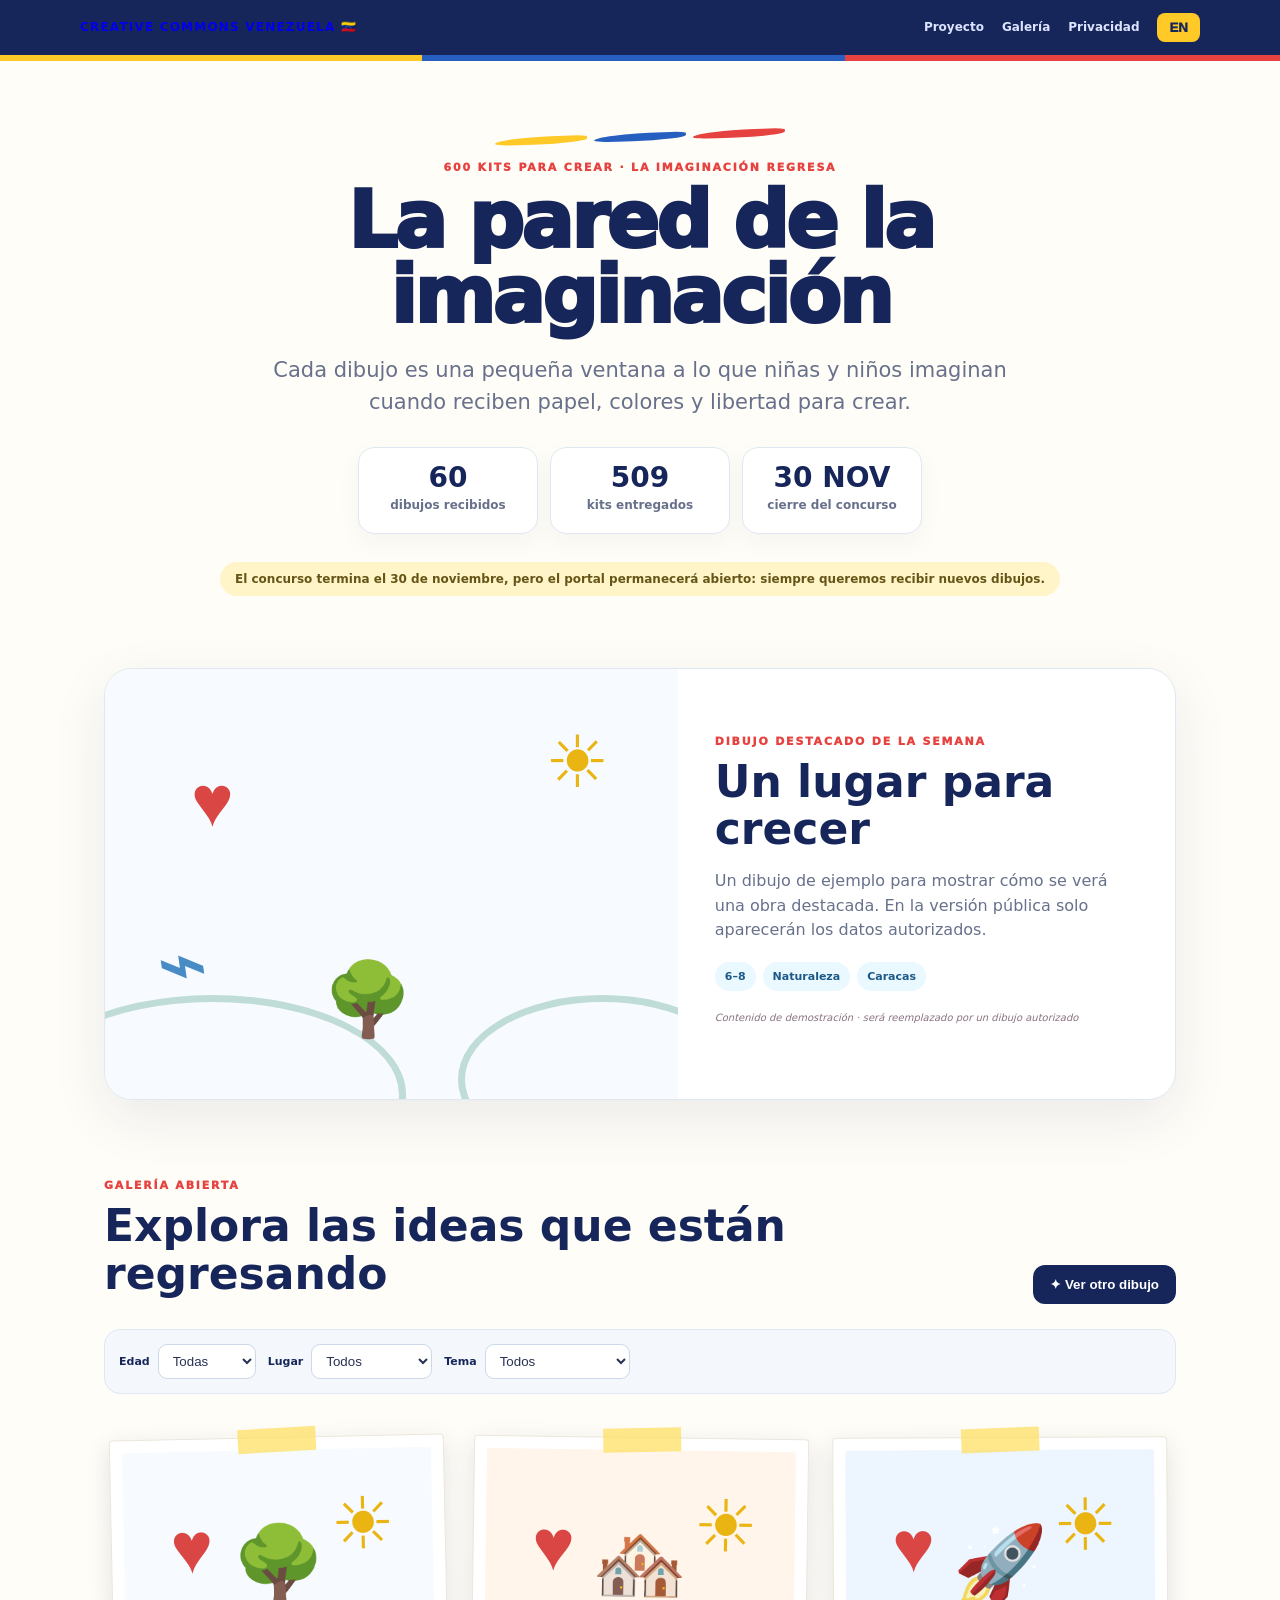
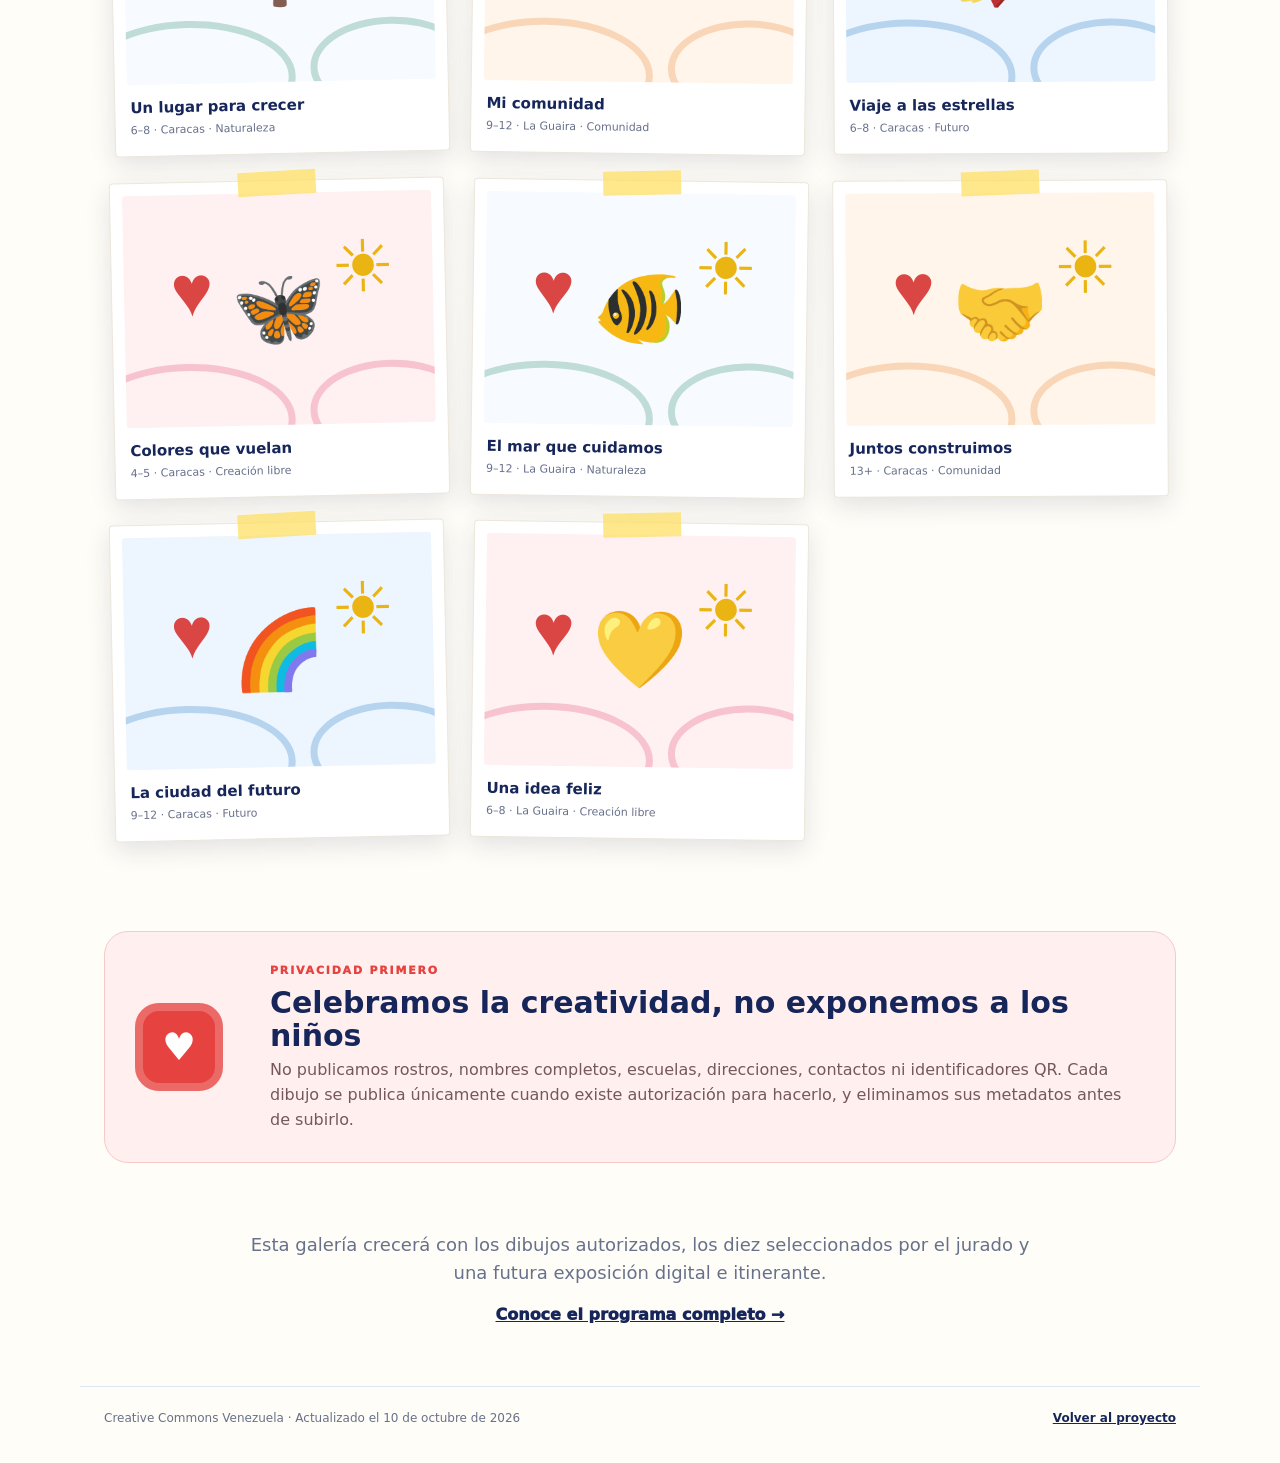
==== gallery.html @ 0b4dc300 "Add bilingual project gallery and updated campaign status" ====
<!doctype html>
<html lang="es">
<head>
  <meta charset="utf-8">
  <meta name="viewport" content="width=device-width,initial-scale=1">
  <meta name="theme-color" content="#17265a">
  <title>Galería de la imaginación — Creative Commons Venezuela</title>
  <meta name="description" content="Dibujos compartidos voluntariamente por participantes del proyecto 600 kits para crear.">
  <link rel="stylesheet" href="gallery.css">
</head>
<body>
  <header class="topbar">
    <a class="brand" href="index.html?lang=es">Creative Commons Venezuela 🇻🇪</a>
    <nav>
      <a href="index.html?lang=es" data-i18n="project">Proyecto</a>
      <a href="#gallery" data-i18n="gallery">Galería</a>
      <a href="#privacy" data-i18n="privacyNav">Privacidad</a>
      <button id="lang" type="button">EN</button>
    </nav>
  </header>
  <div class="flag-line"></div>

  <main>
    <section class="hero">
      <div class="brushes" aria-hidden="true"><i></i><i></i><i></i></div>
      <p class="eyebrow" data-i18n="eyebrow">600 kits para crear · La imaginación regresa</p>
      <h1 data-i18n="title">La pared de la imaginación</h1>
      <p class="lead" data-i18n="lead">Cada dibujo es una pequeña ventana a lo que niñas y niños imaginan cuando reciben papel, colores y libertad para crear.</p>
      <div class="hero-stats">
        <div><strong>60</strong><span data-i18n="received">dibujos recibidos</span></div>
        <div><strong>509</strong><span data-i18n="delivered">kits entregados</span></div>
        <div><strong>30 NOV</strong><span data-i18n="deadline">cierre del concurso</span></div>
      </div>
      <p class="forever" data-i18n="forever">El concurso termina el 30 de noviembre, pero el portal permanecerá abierto: siempre queremos recibir nuevos dibujos.</p>
    </section>

    <section class="featured" aria-labelledby="featured-title">
      <div class="featured-art art nature" role="img" aria-label="Dibujo de ejemplo con un árbol, un sol y montañas">
        <span class="sun">☀</span><span class="mountain">⌁</span><span class="tree">🌳</span><span class="heart">♥</span>
      </div>
      <div class="featured-copy">
        <p class="label" data-i18n="featuredLabel">Dibujo destacado de la semana</p>
        <h2 id="featured-title" data-i18n="featuredTitle">Un lugar para crecer</h2>
        <p data-i18n="featuredText">Un dibujo de ejemplo para mostrar cómo se verá una obra destacada. En la versión pública solo aparecerán los datos autorizados.</p>
        <div class="chips"><span>6–8</span><span data-i18n="nature">Naturaleza</span><span>Caracas</span></div>
        <p class="placeholder" data-i18n="placeholder">Contenido de demostración · será reemplazado por un dibujo autorizado</p>
      </div>
    </section>

    <section class="gallery-section" id="gallery">
      <div class="section-heading">
        <div><p class="label" data-i18n="allLabel">Galería abierta</p><h2 data-i18n="allTitle">Explora las ideas que están regresando</h2></div>
        <button class="random" id="random" type="button" data-i18n="random">✦ Ver otro dibujo</button>
      </div>

      <div class="filters" aria-label="Filtros de la galería">
        <label><span data-i18n="age">Edad</span><select id="age"><option value="all" data-i18n="all">Todas</option><option>4–5</option><option>6–8</option><option>9–12</option><option>13+</option></select></label>
        <label><span data-i18n="location">Lugar</span><select id="location"><option value="all" data-i18n="allPlaces">Todos</option><option>Caracas</option><option>La Guaira</option></select></label>
        <label><span data-i18n="theme">Tema</span><select id="theme"><option value="all" data-i18n="allThemes">Todos</option><option value="nature" data-i18n="nature">Naturaleza</option><option value="community" data-i18n="community">Comunidad</option><option value="future" data-i18n="future">Futuro</option><option value="free" data-i18n="free">Creación libre</option></select></label>
      </div>

      <div class="wall" id="wall" aria-live="polite"></div>
      <p class="empty" id="empty" hidden data-i18n="empty">Todavía no hay dibujos en esta combinación. Prueba otro filtro.</p>
    </section>

    <section class="privacy" id="privacy">
      <div class="lock" aria-hidden="true">♥</div>
      <div><p class="label" data-i18n="privacyLabel">Privacidad primero</p><h2 data-i18n="privacyTitle">Celebramos la creatividad, no exponemos a los niños</h2><p data-i18n="privacyText">No publicamos rostros, nombres completos, escuelas, direcciones, contactos ni identificadores QR. Cada dibujo se publica únicamente cuando existe autorización para hacerlo, y eliminamos sus metadatos antes de subirlo.</p></div>
    </section>

    <section class="next-step">
      <p data-i18n="next">Esta galería crecerá con los dibujos autorizados, los diez seleccionados por el jurado y una futura exposición digital e itinerante.</p>
      <a href="index.html?lang=es#next" data-i18n="programme">Conoce el programa completo →</a>
    </section>
  </main>

  <dialog id="modal">
    <button class="close" id="close" type="button" aria-label="Cerrar">×</button>
    <div id="modal-art"></div>
    <div class="modal-copy"><p class="label" id="modal-label"></p><h2 id="modal-title"></h2><div class="chips" id="modal-chips"></div><p class="placeholder" data-i18n="modalNote">Vista de demostración con datos no identificables.</p></div>
  </dialog>

  <footer><span data-i18n="footer">Creative Commons Venezuela · Actualizado el 10 de octubre de 2026</span><a href="index.html?lang=es" data-i18n="back">Volver al proyecto</a></footer>
  <script src="gallery.js"></script>
</body>
</html>
---- gallery.css ----
:root{--navy:#17265a;--ink:#283253;--yellow:#ffc928;--red:#e64340;--blue:#258bd7;--sky:#eaf8ff;--paper:#fffdf7;--muted:#68718b;--line:#dfe8f2;--green:#2a8a65}*{box-sizing:border-box}html{scroll-behavior:smooth}body{margin:0;background:var(--paper);color:var(--ink);font-family:"Segoe UI",system-ui,sans-serif;line-height:1.55}.topbar{position:sticky;top:0;z-index:20;display:flex;justify-content:space-between;align-items:center;padding:13px max(22px,calc((100vw - 1120px)/2));background:var(--navy);color:#fff}.brand{font-size:12px;font-weight:900;letter-spacing:1.2px;text-transform:uppercase;text-decoration:none}.topbar nav{display:flex;align-items:center;gap:18px}.topbar nav a{color:#dce4ff;text-decoration:none;font-size:12px;font-weight:800}.topbar button{border:0;border-radius:8px;padding:7px 12px;background:var(--yellow);color:var(--navy);font-weight:950}.flag-line{height:6px;background:linear-gradient(90deg,var(--yellow) 0 33%,#275fc1 33% 66%,var(--red) 66%)}main,footer{max-width:1120px;margin:auto;padding-left:24px;padding-right:24px}.hero{text-align:center;padding:72px 0 42px;position:relative}.brushes{display:flex;justify-content:center;gap:7px;margin-bottom:18px;transform:rotate(-2deg)}.brushes i{display:block;width:92px;height:8px;border-radius:90% 20% 70% 30%}.brushes i:nth-child(1){background:var(--yellow)}.brushes i:nth-child(2){background:#275fc1}.brushes i:nth-child(3){background:var(--red)}.eyebrow,.label{color:var(--red);font-size:11px;font-weight:950;letter-spacing:1.8px;text-transform:uppercase;margin:0 0 8px}.hero h1{font-size:clamp(44px,7vw,78px);line-height:.96;letter-spacing:-3px;color:var(--navy);margin:0 auto 20px;max-width:900px;font-weight:950}.lead{max-width:760px;margin:auto;color:var(--muted);font-size:clamp(17px,2vw,21px)}.hero-stats{display:flex;justify-content:center;gap:12px;margin:28px auto 16px;flex-wrap:wrap}.hero-stats div{min-width:180px;padding:16px 20px;border:1.5px solid var(--line);border-radius:16px;background:#fff;box-shadow:0 8px 24px #17265a0b}.hero-stats strong{display:block;font-size:28px;line-height:1;color:var(--navy)}.hero-stats span{font-size:12px;color:var(--muted);font-weight:800}.forever{display:inline-block;background:#fff5c8;padding:8px 15px;border-radius:99px;font-size:12px;font-weight:800;color:#665516}.featured{display:grid;grid-template-columns:1.05fr .95fr;background:#fff;border:1.5px solid var(--line);border-radius:28px;overflow:hidden;box-shadow:0 18px 55px #17265a16;margin:18px 0 72px}.featured-art{min-height:430px;border-radius:0!important}.featured-copy{padding:48px;align-self:center}.featured-copy h2,.gallery-section h2,.privacy h2{font-size:clamp(28px,4vw,44px);line-height:1.08;color:var(--navy);margin:8px 0 16px}.featured-copy>p:not(.label):not(.placeholder){color:var(--muted)}.chips{display:flex;gap:7px;flex-wrap:wrap;margin:19px 0}.chips span{border-radius:99px;background:var(--sky);color:#1b5988;padding:6px 10px;font-size:11px;font-weight:900}.placeholder{font-size:10px!important;color:#8a7280!important;font-style:italic}.gallery-section{padding:5px 0 74px}.section-heading{display:flex;justify-content:space-between;align-items:end;gap:20px}.section-heading h2{max-width:690px;margin:7px 0}.random{border:0;background:var(--navy);color:#fff;padding:12px 17px;border-radius:12px;font-weight:900;white-space:nowrap}.filters{display:flex;gap:12px;flex-wrap:wrap;background:#f4f8fc;border:1.5px solid var(--line);border-radius:16px;padding:14px;margin:25px 0}.filters label{display:flex;align-items:center;gap:8px;font-size:11px;font-weight:900;color:var(--navy)}select{border:1px solid #ccd9e8;background:#fff;color:var(--ink);padding:8px 30px 8px 10px;border-radius:9px}.wall{display:grid;grid-template-columns:repeat(3,1fr);gap:25px;padding:18px 8px}.drawing{position:relative;background:#fff;padding:12px 12px 17px;border-radius:4px;box-shadow:0 8px 25px #19265420;cursor:pointer;transition:.2s;border:1px solid #ece7dc}.drawing:nth-child(3n+1){transform:rotate(-1.2deg)}.drawing:nth-child(3n+2){transform:rotate(.8deg)}.drawing:nth-child(3n){transform:rotate(-.3deg)}.drawing:hover{transform:translateY(-7px) rotate(0);box-shadow:0 17px 35px #1926542b}.tape{position:absolute;z-index:2;top:-10px;left:50%;transform:translateX(-50%) rotate(-2deg);width:78px;height:24px;background:#ffe060b8}.drawing h3{font-size:15px;color:var(--navy);margin:12px 3px 2px}.drawing p{font-size:11px;color:var(--muted);margin:0 3px}.art{position:relative;overflow:hidden;display:grid;place-items:center;aspect-ratio:4/3;background:#f7fbff;border-radius:3px;font-family:"Comic Sans MS",cursive}.art:before,.art:after{content:"";position:absolute;border:7px solid currentColor;border-radius:50%;opacity:.27}.art:before{width:65%;height:43%;left:-15%;bottom:-22%}.art:after{width:48%;height:36%;right:-12%;bottom:-15%}.art span{position:absolute;font-size:clamp(34px,6vw,72px);filter:saturate(.9)}.art .sun{top:9%;right:12%;color:#f0b500}.art .tree{bottom:10%;left:38%}.art .heart{top:18%;left:15%;color:var(--red)}.art .mountain{bottom:16%;left:9%;font-size:85px;color:#438dcc;transform:rotate(-8deg)}.art.community{background:#fff5ea}.art.community .tree{left:54%;bottom:6%}.art.future{background:#edf5ff}.art.free{background:#fff0f2}.art .main{position:static;font-size:76px}.nature{color:#2b8a67}.community{color:#e78032}.future{color:#287ac2}.free{color:#dc4c6c}.empty{text-align:center;padding:35px;color:var(--muted)}.privacy{display:grid;grid-template-columns:110px 1fr;gap:25px;align-items:center;background:#fff0ef;border:1.5px solid #f5cac7;border-radius:24px;padding:30px;margin-bottom:30px}.lock{width:88px;height:88px;border-radius:24px;background:var(--red);color:#fff;display:grid;place-items:center;font-size:38px;box-shadow:inset 0 0 0 8px #ffffff35}.privacy h2{font-size:30px;margin:6px 0}.privacy p:last-child{color:#74585b;margin:0}.next-step{text-align:center;padding:38px 20px 58px}.next-step p{font-size:18px;color:var(--muted);max-width:790px;margin:0 auto 16px}.next-step a{font-weight:950;color:var(--navy)}footer{border-top:1.5px solid var(--line);padding-top:22px;padding-bottom:35px;display:flex;justify-content:space-between;gap:12px;color:var(--muted);font-size:12px}footer a{color:var(--navy);font-weight:900}dialog{width:min(780px,calc(100% - 30px));border:0;padding:0;border-radius:22px;box-shadow:0 30px 100px #0008;overflow:hidden}dialog::backdrop{background:#111a3db8;backdrop-filter:blur(4px)}dialog .close{position:absolute;z-index:3;right:12px;top:12px;width:38px;height:38px;border-radius:50%;border:0;background:#fff;color:var(--navy);font-size:24px;font-weight:900}#modal-art .art{aspect-ratio:16/9}.modal-copy{padding:26px}.modal-copy h2{color:var(--navy);margin:4px 0}@media(max-width:760px){.topbar nav a{display:none}.hero{padding-top:48px}.featured{grid-template-columns:1fr}.featured-art{min-height:310px}.featured-copy{padding:28px}.wall{grid-template-columns:repeat(2,1fr);gap:14px}.section-heading{display:block}.random{margin-top:10px}.privacy{grid-template-columns:1fr}.lock{width:70px;height:70px}.hero h1{letter-spacing:-2px}}@media(max-width:470px){main,footer{padding-left:15px;padding-right:15px}.hero-stats div{min-width:0;flex:1;padding:13px 8px}.wall{grid-template-columns:1fr;padding-left:18px;padding-right:18px}.filters{display:grid}.filters label{justify-content:space-between}.featured-art{min-height:260px}footer{display:grid}}
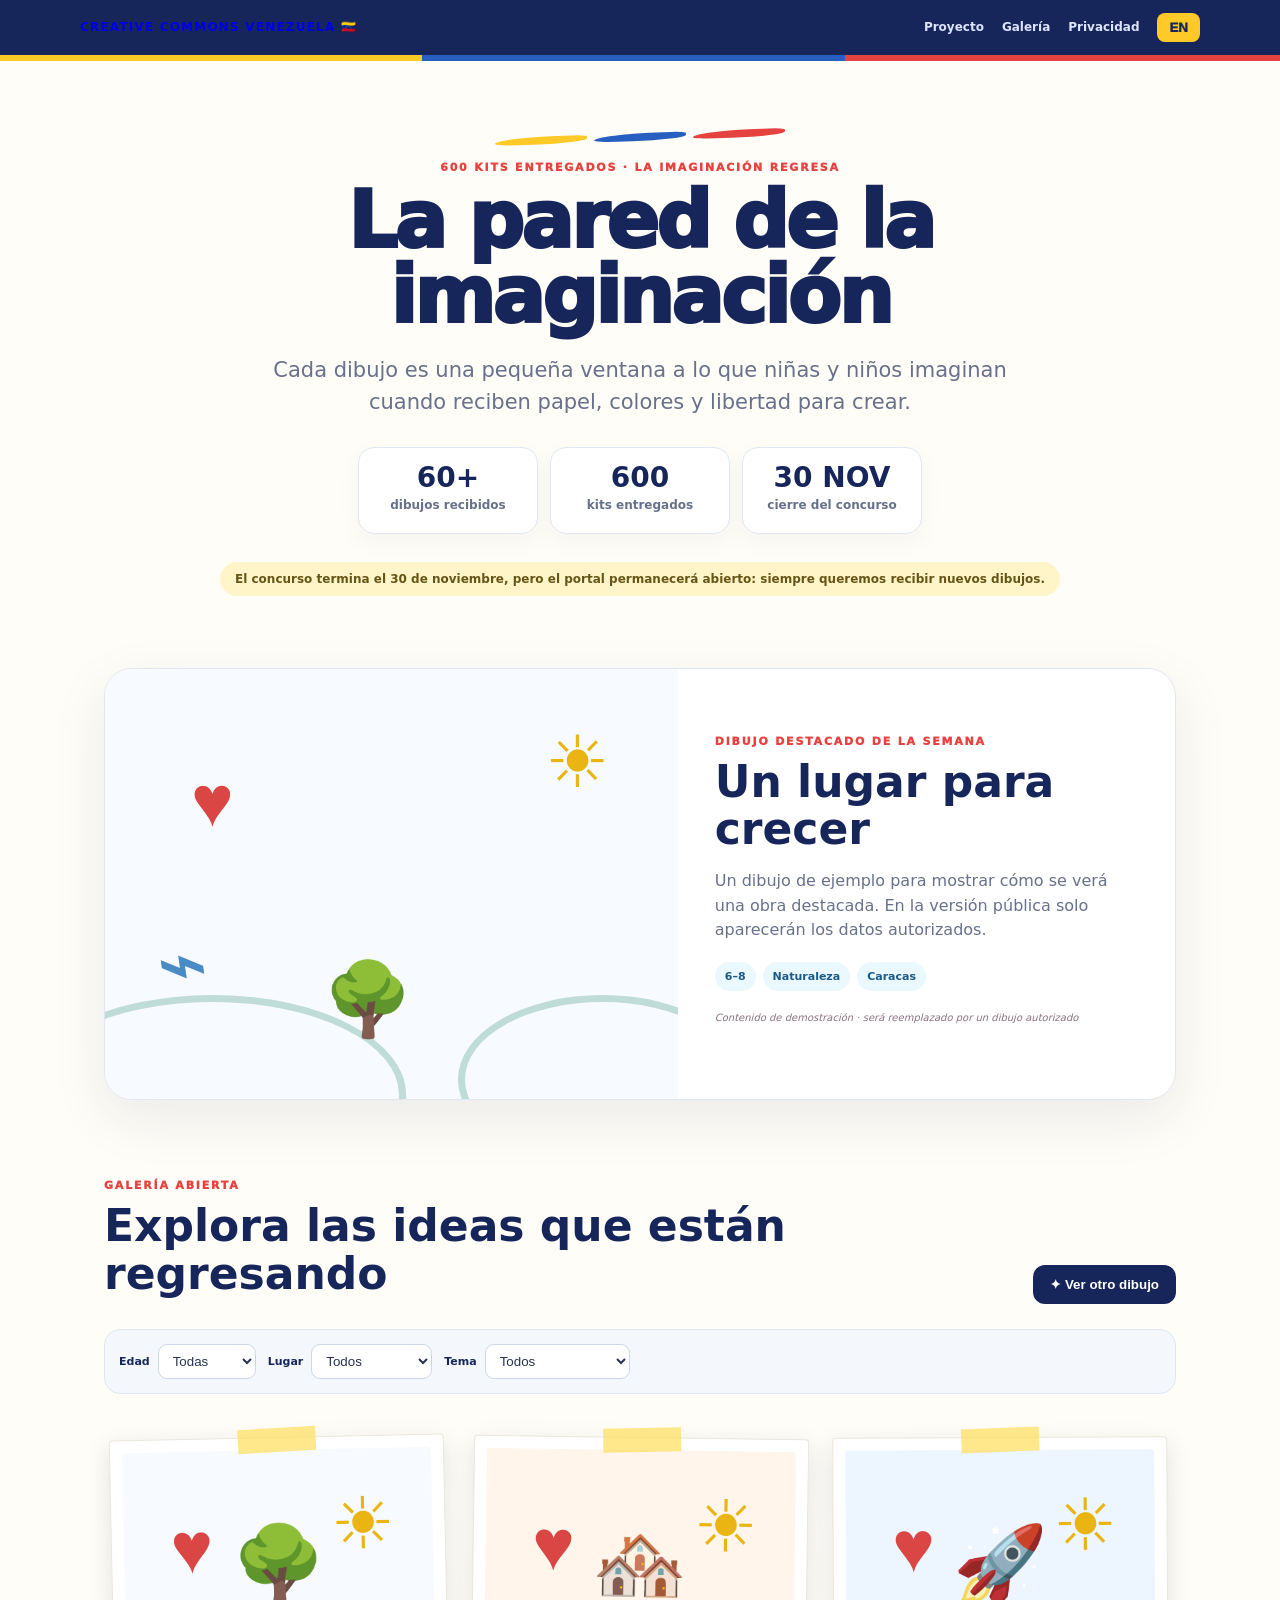
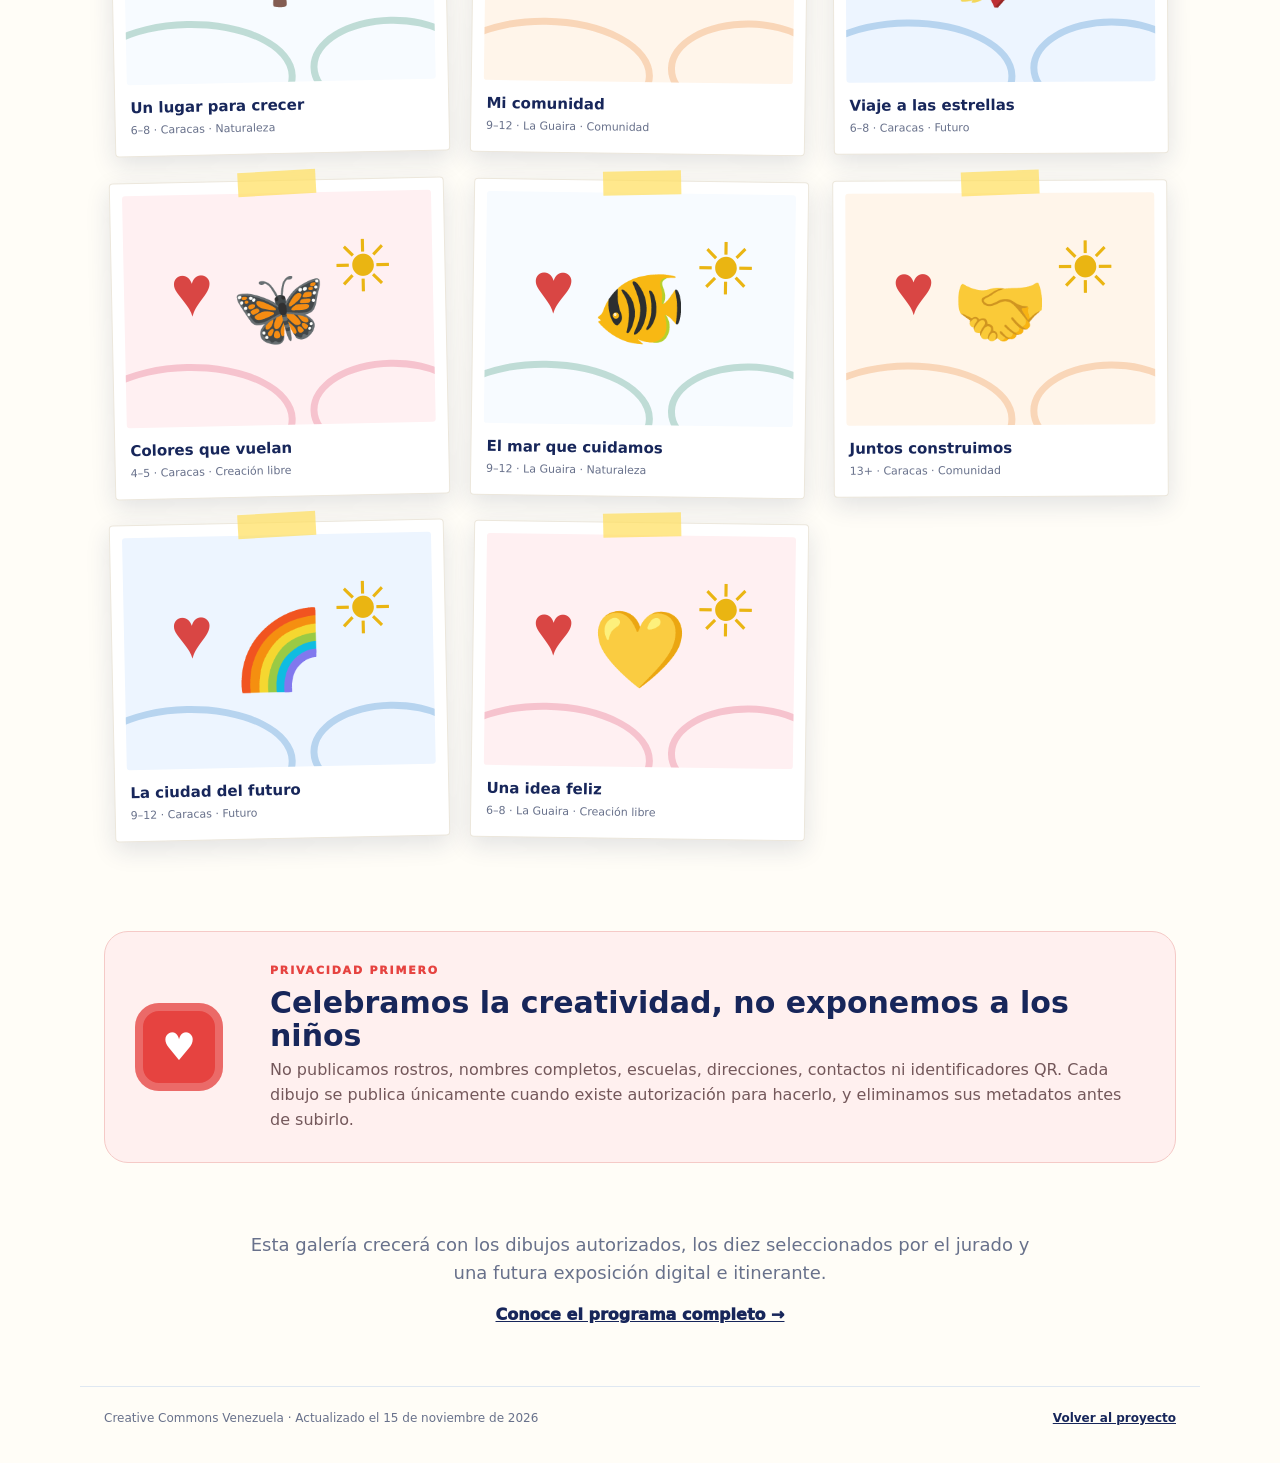
==== commit 8987cf83: "Complete first cycle with 600 kits delivered" ====
--- a/gallery.html
+++ b/gallery.html
@@ -27,8 +27,8 @@
       <h1 data-i18n="title">La pared de la imaginación</h1>
       <p class="lead" data-i18n="lead">Cada dibujo es una pequeña ventana a lo que niñas y niños imaginan cuando reciben papel, colores y libertad para crear.</p>
       <div class="hero-stats">
-        <div><strong>60</strong><span data-i18n="received">dibujos recibidos</span></div>
-        <div><strong>509</strong><span data-i18n="delivered">kits entregados</span></div>
+        <div><strong>60+</strong><span data-i18n="received">dibujos recibidos</span></div>
+        <div><strong>600</strong><span data-i18n="delivered">kits entregados</span></div>
         <div><strong>30 NOV</strong><span data-i18n="deadline">cierre del concurso</span></div>
       </div>
       <p class="forever" data-i18n="forever">El concurso termina el 30 de noviembre, pero el portal permanecerá abierto: siempre queremos recibir nuevos dibujos.</p>
@@ -80,7 +80,7 @@
     <div class="modal-copy"><p class="label" id="modal-label"></p><h2 id="modal-title"></h2><div class="chips" id="modal-chips"></div><p class="placeholder" data-i18n="modalNote">Vista de demostración con datos no identificables.</p></div>
   </dialog>
 
-  <footer><span data-i18n="footer">Creative Commons Venezuela · Actualizado el 10 de octubre de 2026</span><a href="index.html?lang=es" data-i18n="back">Volver al proyecto</a></footer>
+  <footer><span data-i18n="footer">Creative Commons Venezuela · Actualizado el 15 de noviembre de 2026</span><a href="index.html?lang=es" data-i18n="back">Volver al proyecto</a></footer>
   <script src="gallery.js"></script>
 </body>
 </html>
